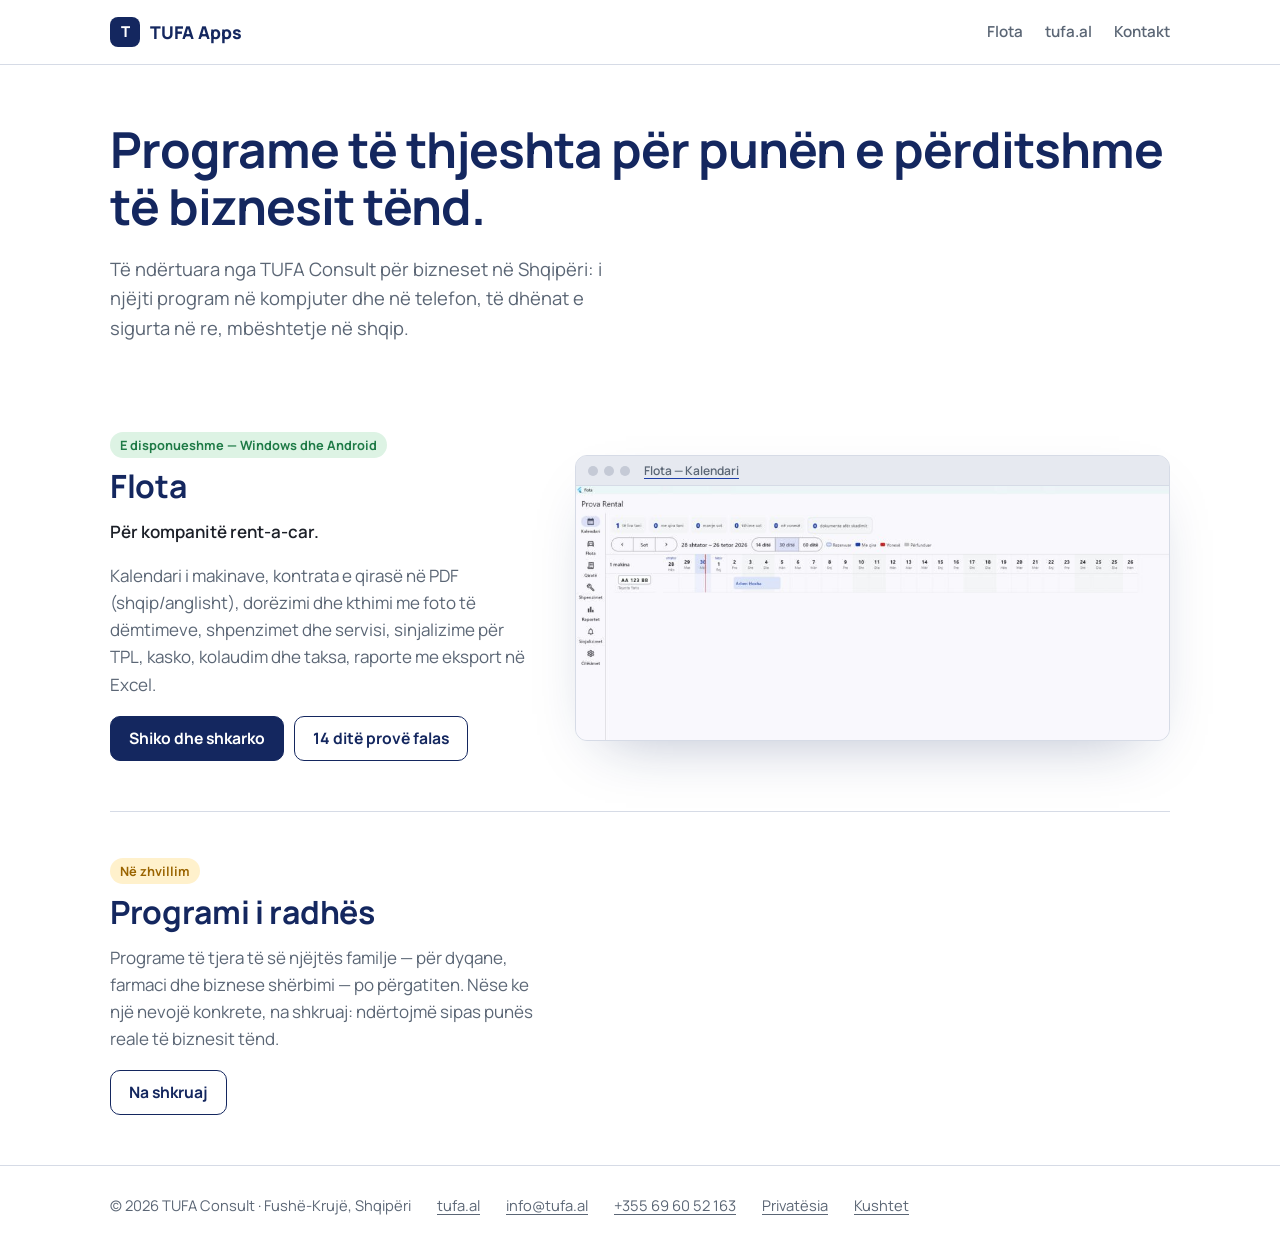
==== index.html @ 72347c34 "Faqja e aplikacioneve: katalogu, Flota, privatesia, kushtet, shkarkimet 1.0.0" ====
<!doctype html>
<html lang="sq">
<head>
  <meta charset="utf-8">
  <meta name="viewport" content="width=device-width, initial-scale=1">
  <title>TUFA Apps — programe për bizneset shqiptare</title>
  <meta name="description" content="Programe praktike për bizneset në Shqipëri nga TUFA Consult: për Windows, Android dhe iOS. Flota — menaxhimi i kompanive rent-a-car.">
  <link rel="preconnect" href="https://fonts.googleapis.com">
  <link rel="preconnect" href="https://fonts.gstatic.com" crossorigin>
  <link href="https://fonts.googleapis.com/css2?family=Manrope:wght@500;600;700;800&display=swap" rel="stylesheet">
  <link rel="stylesheet" href="assets/site.css">
  <link rel="icon" href="assets/favicon.svg" type="image/svg+xml">
</head>
<body>
  <header class="top">
    <div class="wrap">
      <a class="brand" href="./"><span class="mark">T</span> TUFA Apps</a>
      <nav>
        <a href="flota/">Flota</a>
        <a href="https://tufa.al">tufa.al</a>
        <a href="mailto:info@tufa.al">Kontakt</a>
      </nav>
    </div>
  </header>

  <section class="hero">
    <div class="wrap" style="grid-template-columns: 1fr; gap: 0;">
      <div>
        <h1>Programe të thjeshta për punën e përditshme të biznesit tënd.</h1>
        <p class="lead" style="max-width: 48ch;">Të ndërtuara nga TUFA Consult për bizneset në Shqipëri: i njëjti program në kompjuter dhe në telefon, të dhënat e sigurta në re, mbështetje në shqip.</p>
      </div>
    </div>
  </section>

  <main class="wrap">
    <article class="app" id="flota">
      <div>
        <span class="status">E disponueshme — Windows dhe Android</span>
        <h2>Flota</h2>
        <p class="for">Për kompanitë rent-a-car.</p>
        <p>Kalendari i makinave, kontrata e qirasë në PDF (shqip/anglisht), dorëzimi dhe kthimi me foto të dëmtimeve, shpenzimet dhe servisi, sinjalizime për TPL, kasko, kolaudim dhe taksa, raporte me eksport në Excel.</p>
        <div class="platforms">
          <a class="btn primary" href="flota/#shkarko">Shiko dhe shkarko</a>
          <a class="btn" href="flota/#si-fillon">14 ditë provë falas</a>
        </div>
      </div>
      <a href="flota/" class="window" aria-label="Pamje e Flotës: kalendari i makinave">
        <div class="bar"><i></i><i></i><i></i><span>Flota — Kalendari</span></div>
        <img src="assets/img/flota-kalendari.jpg" width="980" height="420" alt="Kalendari i flotës: një rresht për makinë, ditët në kolona, qiratë si shirita">
      </a>
    </article>

    <article class="app">
      <div>
        <span class="status soon">Në zhvillim</span>
        <h2>Programi i radhës</h2>
        <p>Programe të tjera të së njëjtës familje — për dyqane, farmaci dhe biznese shërbimi — po përgatiten. Nëse ke një nevojë konkrete, na shkruaj: ndërtojmë sipas punës reale të biznesit tënd.</p>
        <div class="platforms">
          <a class="btn" href="mailto:info@tufa.al?subject=Kërkesë për program">Na shkruaj</a>
        </div>
      </div>
      <div></div>
    </article>
  </main>

  <footer>
    <div class="wrap">
      <span>© <span id="viti"></span> TUFA Consult · Fushë-Krujë, Shqipëri</span>
      <a href="https://tufa.al">tufa.al</a>
      <a href="mailto:info@tufa.al">info@tufa.al</a>
      <a href="tel:+355696052163">+355 69 60 52 163</a>
      <a href="flota/privatesia.html">Privatësia</a>
      <a href="flota/kushtet.html">Kushtet</a>
    </div>
  </footer>
  <script>document.getElementById('viti').textContent = new Date().getFullYear();</script>
</body>
</html>
---- assets/site.css ----
/* TUFA Apps — stili i përbashkët i faqeve të aplikacioneve */
:root {
  --ink: #14275f;
  --blue: #1e3fa8;
  --blue-soft: #dce4fa;
  --stone: #eef1f6;
  --line: #d6dbe6;
  --paper: #ffffff;
  --text: #1b1f27;
  --muted: #5b6675;
  --green: #1e7a46;
  --green-soft: #ddf3e4;
  --amber: #9a6400;
  --amber-soft: #fff1cc;
  --radius: 10px;
  --max: 1100px;
}
* { box-sizing: border-box; }
html { scroll-behavior: smooth; }
@media (prefers-reduced-motion: reduce) { html { scroll-behavior: auto; } }
body {
  margin: 0;
  font-family: "Manrope", system-ui, -apple-system, "Segoe UI", Roboto, sans-serif;
  font-size: 17px;
  line-height: 1.6;
  color: var(--text);
  background: var(--paper);
  -webkit-font-smoothing: antialiased;
}
a { color: var(--blue); text-underline-offset: 3px; }
a:focus-visible, button:focus-visible { outline: 3px solid #ffb400; outline-offset: 2px; }
img { max-width: 100%; height: auto; display: block; }
h1, h2, h3 { font-weight: 700; line-height: 1.15; letter-spacing: -0.01em; margin: 0 0 0.4em; color: var(--ink); }
h1 { font-size: clamp(2rem, 4.5vw, 3.1rem); letter-spacing: -0.02em; }
h2 { font-size: clamp(1.5rem, 3vw, 2rem); }
h3 { font-size: 1.15rem; }
p { margin: 0 0 1em; }
.muted { color: var(--muted); }
.wrap { max-width: var(--max); margin: 0 auto; padding: 0 20px; }

/* koka */
.top { border-bottom: 1px solid var(--line); background: var(--paper); position: sticky; top: 0; z-index: 10; }
.top .wrap { display: flex; align-items: center; gap: 18px; height: 64px; }
.brand { display: flex; align-items: center; gap: 10px; text-decoration: none; color: var(--ink); font-weight: 800; font-size: 1.1rem; letter-spacing: -0.01em; }
.brand .mark { width: 30px; height: 30px; border-radius: 8px; background: var(--ink); color: #fff; display: grid; place-items: center; font-size: 15px; font-weight: 800; }
.top nav { margin-left: auto; display: flex; gap: 22px; }
.top nav a { text-decoration: none; color: var(--muted); font-weight: 600; font-size: 0.95rem; }
.top nav a:hover, .top nav a[aria-current] { color: var(--ink); }

/* hero */
.hero { padding: 56px 0 24px; }
.hero .wrap { display: grid; grid-template-columns: 5fr 7fr; gap: 48px; align-items: center; }
.hero p.lead { font-size: 1.15rem; color: var(--muted); max-width: 34ch; }
.hero .sub { font-weight: 700; color: var(--blue); margin-bottom: 10px; }
@media (max-width: 860px) { .hero .wrap { grid-template-columns: 1fr; gap: 28px; } .hero { padding-top: 32px; } }

/* dritarja e aplikacionit (korniza rreth pamjeve) */
.window { border: 1px solid var(--line); border-radius: 12px; overflow: hidden; background: var(--stone); box-shadow: 0 24px 60px -30px rgba(20, 39, 95, 0.35); }
.window .bar { height: 30px; display: flex; align-items: center; gap: 6px; padding: 0 12px; background: #e6e9f0; border-bottom: 1px solid var(--line); }
.window .bar i { width: 10px; height: 10px; border-radius: 50%; background: #c5cad6; }
.window .bar span { margin-left: 8px; font-size: 12px; color: var(--muted); font-weight: 600; }

/* butonat */
.btn { display: inline-flex; align-items: center; gap: 10px; padding: 12px 18px; border-radius: var(--radius); font-weight: 700; text-decoration: none; border: 1.5px solid var(--ink); color: var(--ink); background: var(--paper); font-size: 0.98rem; line-height: 1.2; }
.btn svg { width: 20px; height: 20px; flex: none; }
.btn.primary { background: var(--ink); color: #fff; }
.btn.primary:hover { background: var(--blue); border-color: var(--blue); }
.btn:hover { border-color: var(--blue); color: var(--blue); }
.btn.primary:hover { color: #fff; }
.btn small { display: block; font-weight: 500; font-size: 0.78rem; opacity: 0.75; }
.btn.soon { border-style: dashed; color: var(--muted); cursor: default; }
.btn.soon:hover { border-color: var(--line); color: var(--muted); }
.btn .t { display: flex; flex-direction: column; text-align: left; }

/* platformat */
.platforms { display: flex; flex-wrap: wrap; gap: 10px; margin: 18px 0 6px; }
.platforms .btn.me { box-shadow: 0 0 0 3px var(--blue-soft); }
.note { font-size: 0.9rem; color: var(--muted); }

/* seksionet */
section.block { padding: 48px 0; }
section.block + section.block { border-top: 1px solid var(--line); }
.block h2 { margin-bottom: 6px; }
.block .intro { color: var(--muted); max-width: 60ch; margin-bottom: 26px; }
.features { display: grid; grid-template-columns: repeat(3, 1fr); gap: 26px 36px; }
.features div { padding-top: 14px; border-top: 2px solid var(--ink); }
.features h3 { margin-bottom: 4px; }
.features p { margin: 0; color: var(--muted); font-size: 0.97rem; }
@media (max-width: 860px) { .features { grid-template-columns: 1fr 1fr; } }
@media (max-width: 560px) { .features { grid-template-columns: 1fr; } }

/* galeria */
.gallery { display: grid; grid-template-columns: 1fr 1fr; gap: 26px; }
.gallery figure { margin: 0; }
.gallery img { width: 100%; aspect-ratio: 4 / 3; object-fit: cover; object-position: top; border: 1px solid var(--line); border-radius: 10px; background: var(--stone); }
.gallery figcaption { font-size: 0.92rem; color: var(--muted); margin-top: 8px; }
@media (max-width: 700px) { .gallery { grid-template-columns: 1fr; } }

/* hapat */
.steps { display: grid; grid-template-columns: repeat(3, 1fr); gap: 26px; counter-reset: hapi; }
.steps div { position: relative; padding-left: 52px; }
.steps div::before { counter-increment: hapi; content: counter(hapi); position: absolute; left: 0; top: 0; width: 38px; height: 38px; border-radius: 50%; background: var(--blue-soft); color: var(--ink); font-weight: 800; display: grid; place-items: center; }
.steps p { margin: 0; color: var(--muted); font-size: 0.97rem; }
@media (max-width: 700px) { .steps { grid-template-columns: 1fr; } }

/* katalogu */
.app { display: grid; grid-template-columns: 5fr 7fr; gap: 40px; align-items: center; padding: 44px 0; }
.app + .app { border-top: 1px solid var(--line); }
.app .status { display: inline-block; padding: 3px 10px; border-radius: 999px; font-size: 0.8rem; font-weight: 700; background: var(--green-soft); color: var(--green); margin-bottom: 10px; }
.app .status.soon { background: var(--amber-soft); color: var(--amber); }
.app p { color: var(--muted); }
.app .for { font-weight: 600; color: var(--text); }
@media (max-width: 860px) { .app { grid-template-columns: 1fr; gap: 22px; } }

/* FAQ */
details { border-top: 1px solid var(--line); padding: 14px 0; }
details:last-of-type { border-bottom: 1px solid var(--line); }
summary { cursor: pointer; font-weight: 700; color: var(--ink); list-style: none; display: flex; justify-content: space-between; gap: 16px; }
summary::-webkit-details-marker { display: none; }
summary::after { content: "+"; color: var(--muted); font-weight: 500; }
details[open] summary::after { content: "–"; }
details p { margin: 10px 0 0; color: var(--muted); max-width: 70ch; }

/* çmimi / abonimi */
.price { display: grid; grid-template-columns: 1fr 1fr; gap: 26px; }
.price > div { border: 1px solid var(--line); border-radius: 12px; padding: 22px 24px; }
.price > div.hi { border-color: var(--ink); background: var(--stone); }
.price ul { margin: 10px 0 0; padding-left: 18px; color: var(--muted); }
@media (max-width: 700px) { .price { grid-template-columns: 1fr; } }

/* fund */
footer { border-top: 1px solid var(--line); padding: 28px 0 40px; color: var(--muted); font-size: 0.92rem; }
footer .wrap { display: flex; flex-wrap: wrap; gap: 10px 26px; align-items: center; }
footer a { color: var(--muted); }

/* dokumente (privatësia, kushtet) */
.doc { max-width: 76ch; padding: 40px 20px 60px; margin: 0 auto; }
.doc h2 { font-size: 1.3rem; margin-top: 1.8em; }
.doc li { margin-bottom: 0.3em; }
.doc .meta { color: var(--muted); font-size: 0.92rem; }
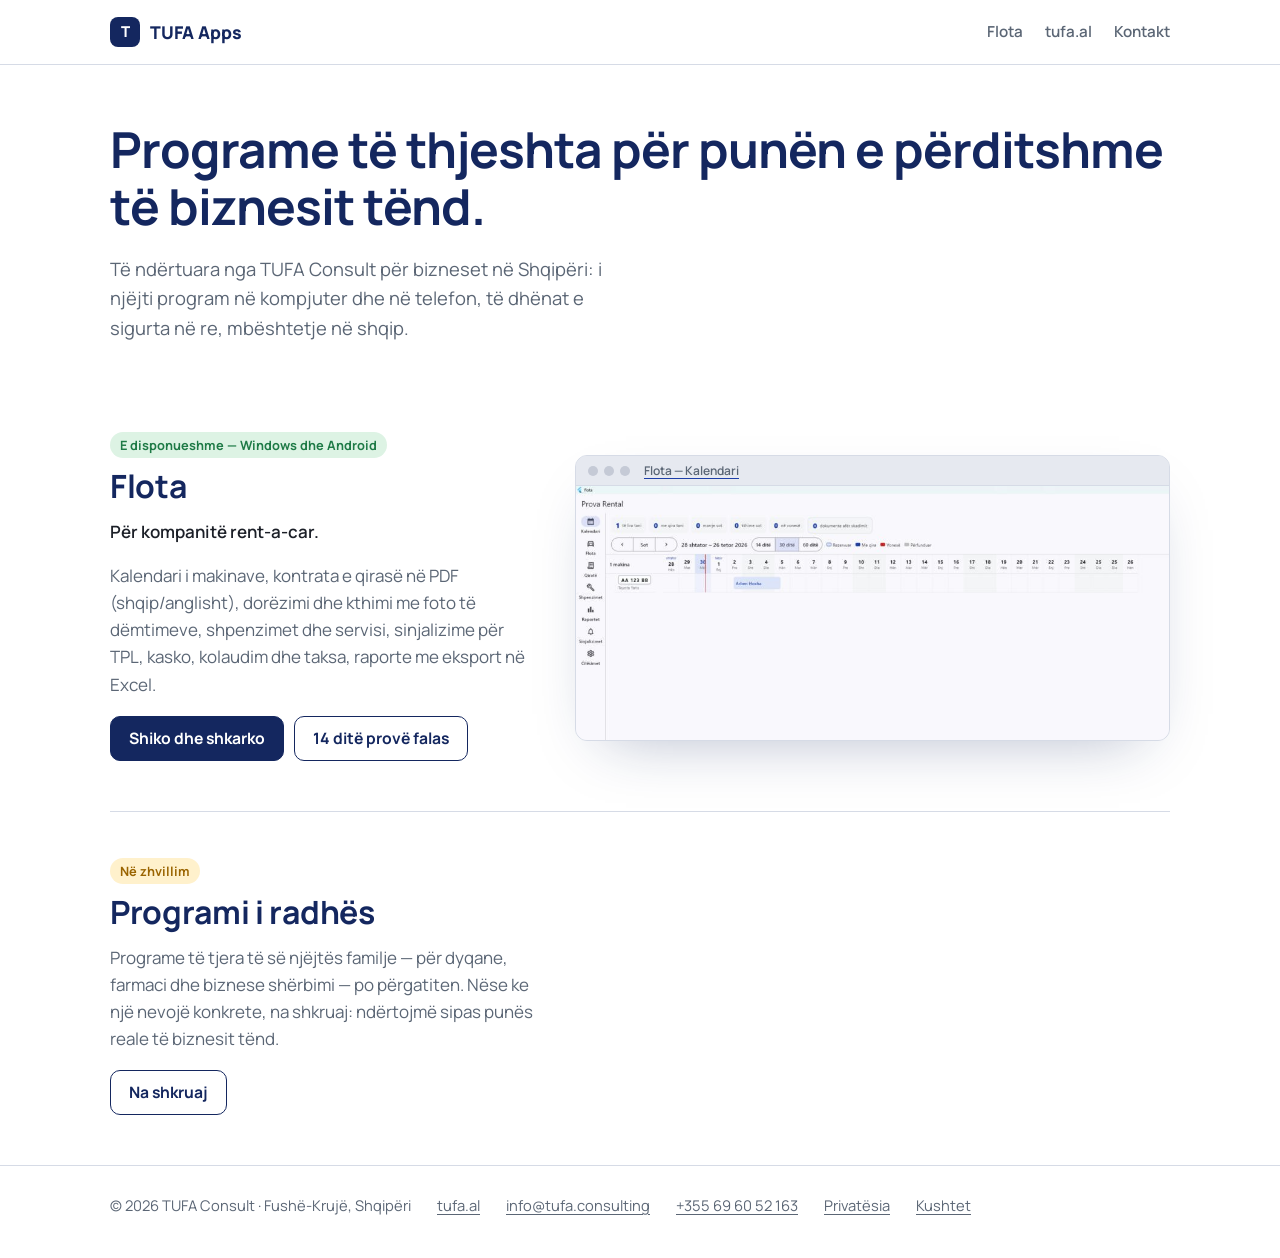
==== commit 63dea4be: "Emaili i kontaktit: info@tufa.consulting" ====
--- a/index.html
+++ b/index.html
@@ -18,7 +18,7 @@
       <nav>
         <a href="flota/">Flota</a>
         <a href="https://tufa.al">tufa.al</a>
-        <a href="mailto:info@tufa.al">Kontakt</a>
+        <a href="mailto:info@tufa.consulting">Kontakt</a>
       </nav>
     </div>
   </header>
@@ -56,7 +56,7 @@
         <h2>Programi i radhës</h2>
         <p>Programe të tjera të së njëjtës familje — për dyqane, farmaci dhe biznese shërbimi — po përgatiten. Nëse ke një nevojë konkrete, na shkruaj: ndërtojmë sipas punës reale të biznesit tënd.</p>
         <div class="platforms">
-          <a class="btn" href="mailto:info@tufa.al?subject=Kërkesë për program">Na shkruaj</a>
+          <a class="btn" href="mailto:info@tufa.consulting?subject=Kërkesë për program">Na shkruaj</a>
         </div>
       </div>
       <div></div>
@@ -67,7 +67,7 @@
     <div class="wrap">
       <span>© <span id="viti"></span> TUFA Consult · Fushë-Krujë, Shqipëri</span>
       <a href="https://tufa.al">tufa.al</a>
-      <a href="mailto:info@tufa.al">info@tufa.al</a>
+      <a href="mailto:info@tufa.consulting">info@tufa.consulting</a>
       <a href="tel:+355696052163">+355 69 60 52 163</a>
       <a href="flota/privatesia.html">Privatësia</a>
       <a href="flota/kushtet.html">Kushtet</a>
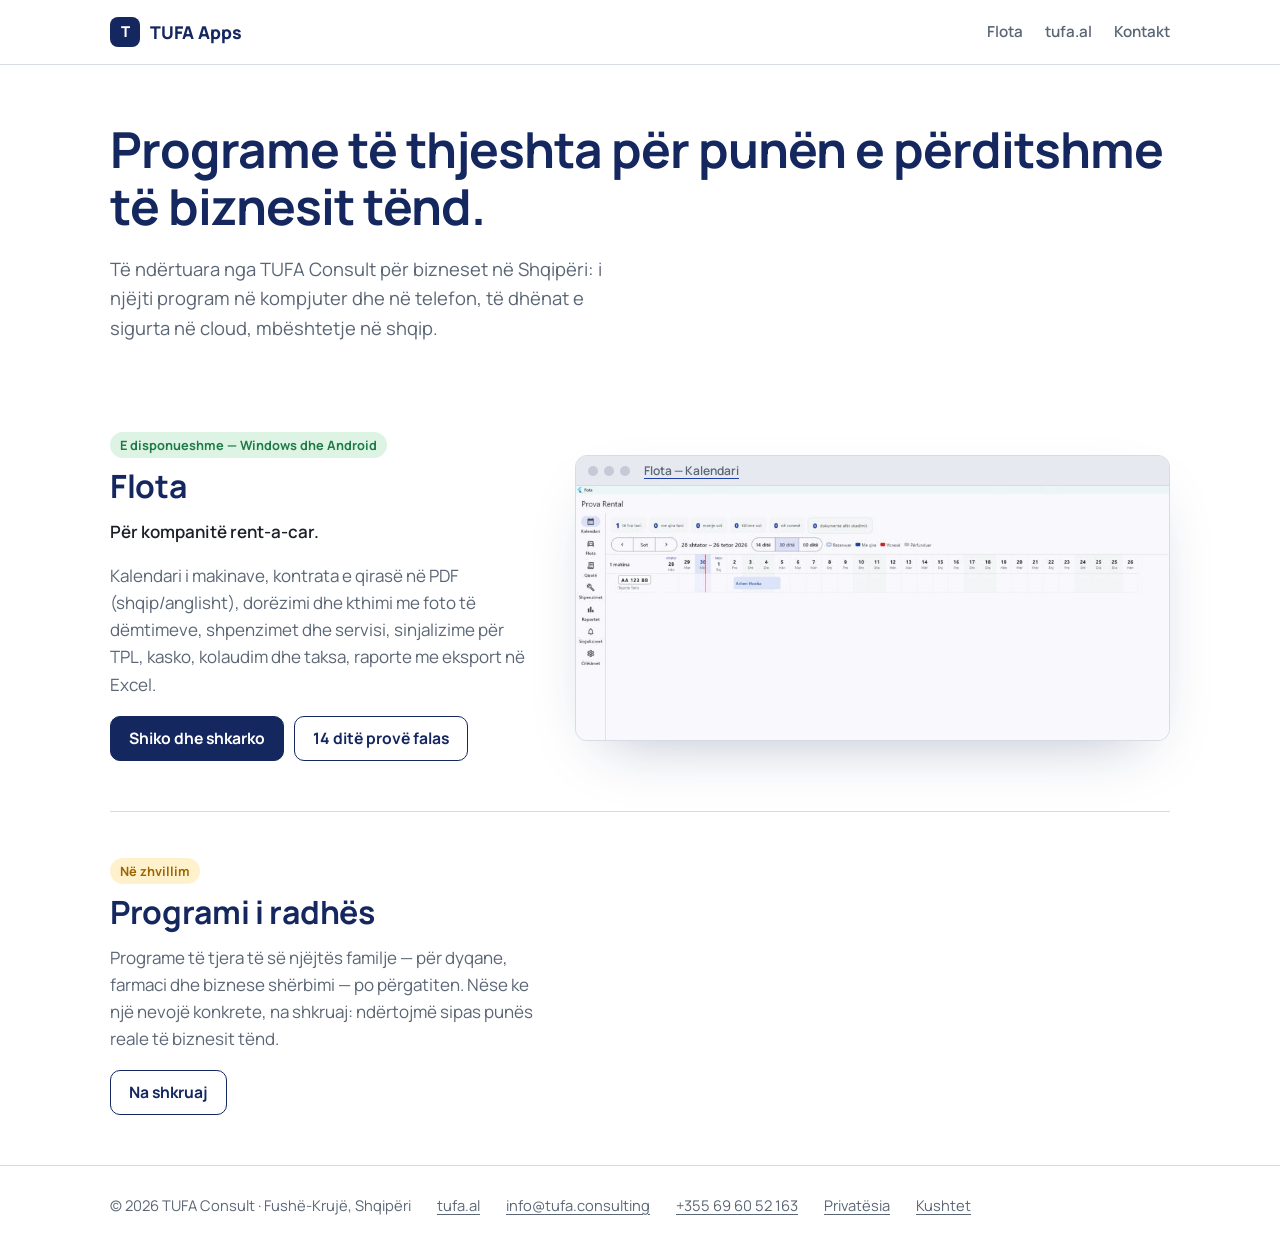
==== commit f3690076: "Update text from 'në re' to 'në cloud'" ====
--- a/index.html
+++ b/index.html
@@ -27,7 +27,7 @@
     <div class="wrap" style="grid-template-columns: 1fr; gap: 0;">
       <div>
         <h1>Programe të thjeshta për punën e përditshme të biznesit tënd.</h1>
-        <p class="lead" style="max-width: 48ch;">Të ndërtuara nga TUFA Consult për bizneset në Shqipëri: i njëjti program në kompjuter dhe në telefon, të dhënat e sigurta në re, mbështetje në shqip.</p>
+        <p class="lead" style="max-width: 48ch;">Të ndërtuara nga TUFA Consult për bizneset në Shqipëri: i njëjti program në kompjuter dhe në telefon, të dhënat e sigurta në cloud, mbështetje në shqip.</p>
       </div>
     </div>
   </section>
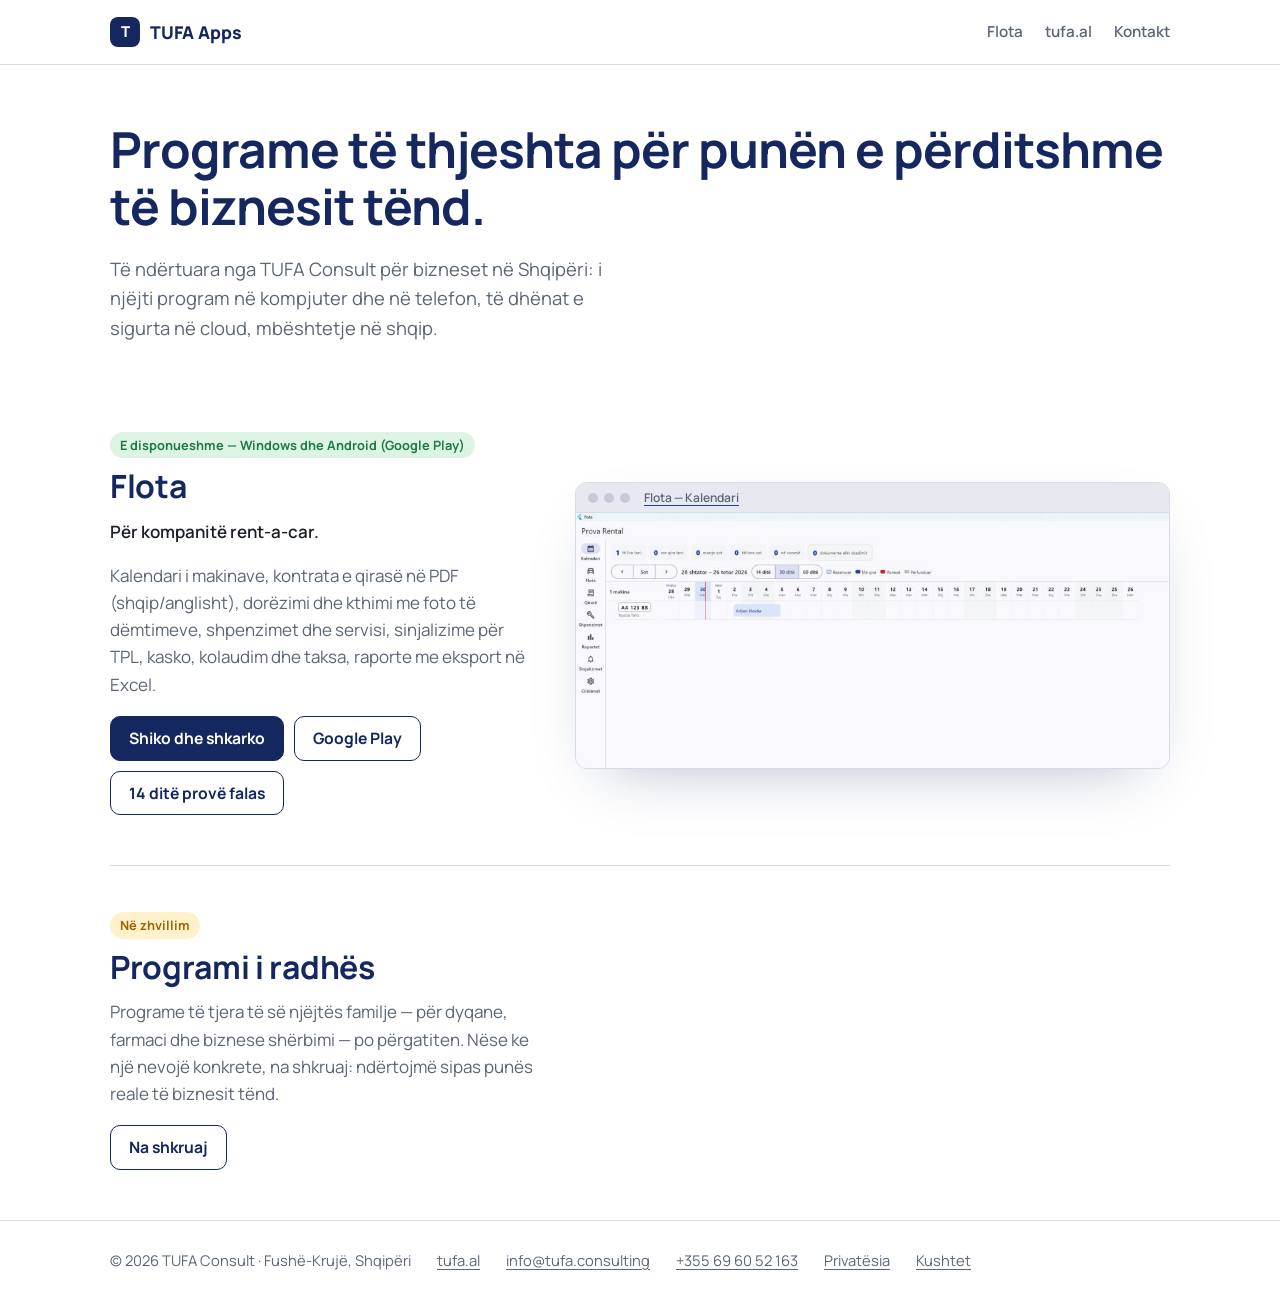
==== commit 2b451b3f: "Flota: lidhja me Google Play (aplikacioni u publikua zyrtarisht) Co-Authored-By: Claude Opus 5.5 <no" ====
--- a/index.html
+++ b/index.html
@@ -35,12 +35,13 @@
   <main class="wrap">
     <article class="app" id="flota">
       <div>
-        <span class="status">E disponueshme — Windows dhe Android</span>
+        <span class="status">E disponueshme — Windows dhe Android (Google Play)</span>
         <h2>Flota</h2>
         <p class="for">Për kompanitë rent-a-car.</p>
         <p>Kalendari i makinave, kontrata e qirasë në PDF (shqip/anglisht), dorëzimi dhe kthimi me foto të dëmtimeve, shpenzimet dhe servisi, sinjalizime për TPL, kasko, kolaudim dhe taksa, raporte me eksport në Excel.</p>
         <div class="platforms">
           <a class="btn primary" href="flota/#shkarko">Shiko dhe shkarko</a>
+          <a class="btn" href="https://play.google.com/store/apps/details?id=consulting.tufa.flota" target="_blank" rel="noopener">Google Play</a>
           <a class="btn" href="flota/#si-fillon">14 ditë provë falas</a>
         </div>
       </div>
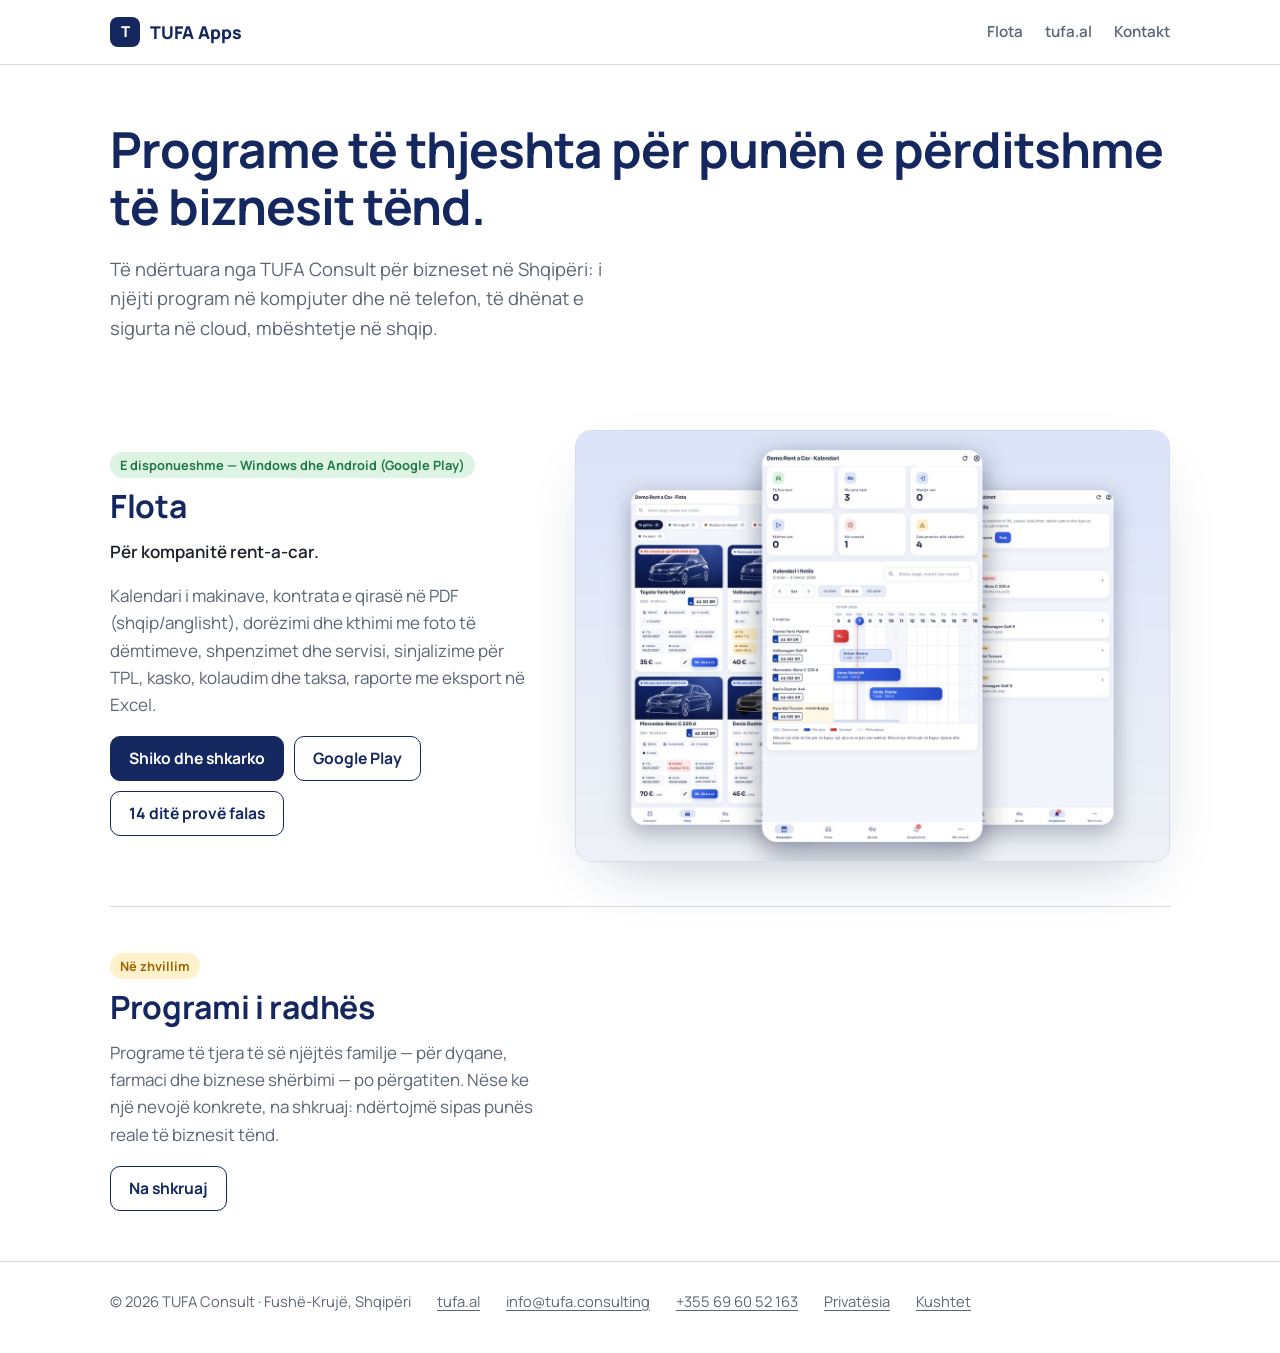
==== commit 09a8af58: "Flota: fotot e reja nga dizajni aktual — hero me telefonat, dorëzimi/kthimi me kilometrazhin dhe mat" ====
--- a/index.html
+++ b/index.html
@@ -45,9 +45,8 @@
           <a class="btn" href="flota/#si-fillon">14 ditë provë falas</a>
         </div>
       </div>
-      <a href="flota/" class="window" aria-label="Pamje e Flotës: kalendari i makinave">
-        <div class="bar"><i></i><i></i><i></i><span>Flota — Kalendari</span></div>
-        <img src="assets/img/flota-kalendari.jpg" width="980" height="420" alt="Kalendari i flotës: një rresht për makinë, ditët në kolona, qiratë si shirita">
+      <a href="flota/" class="hero-shot" aria-label="Pamje e Flotës në telefon">
+        <img src="assets/img/flota-hero.jpg" width="1240" height="900" alt="Flota në telefon: kalendari i makinave, flota dhe sinjalizimet">
       </a>
     </article>
 
--- a/assets/site.css
+++ b/assets/site.css
@@ -46,6 +46,7 @@
 .top nav { margin-left: auto; display: flex; gap: 22px; }
 .top nav a { text-decoration: none; color: var(--muted); font-weight: 600; font-size: 0.95rem; }
 .top nav a:hover, .top nav a[aria-current] { color: var(--ink); }
+@media (max-width: 480px) { .top nav { gap: 14px; } .top nav a { font-size: 0.88rem; } .top nav a[href="https://tufa.al"] { display: none; } }
 
 /* hero */
 .hero { padding: 56px 0 24px; }
@@ -59,6 +60,8 @@
 .window .bar { height: 30px; display: flex; align-items: center; gap: 6px; padding: 0 12px; background: #e6e9f0; border-bottom: 1px solid var(--line); }
 .window .bar i { width: 10px; height: 10px; border-radius: 50%; background: #c5cad6; }
 .window .bar span { margin-left: 8px; font-size: 12px; color: var(--muted); font-weight: 600; }
+.hero-shot { display: block; }
+.hero-shot img { display: block; width: 100%; height: auto; border-radius: 16px; border: 1px solid var(--line); box-shadow: 0 24px 60px -30px rgba(20, 39, 95, 0.35); }
 
 /* butonat */
 .btn { display: inline-flex; align-items: center; gap: 10px; padding: 12px 18px; border-radius: var(--radius); font-weight: 700; text-decoration: none; border: 1.5px solid var(--ink); color: var(--ink); background: var(--paper); font-size: 0.98rem; line-height: 1.2; }
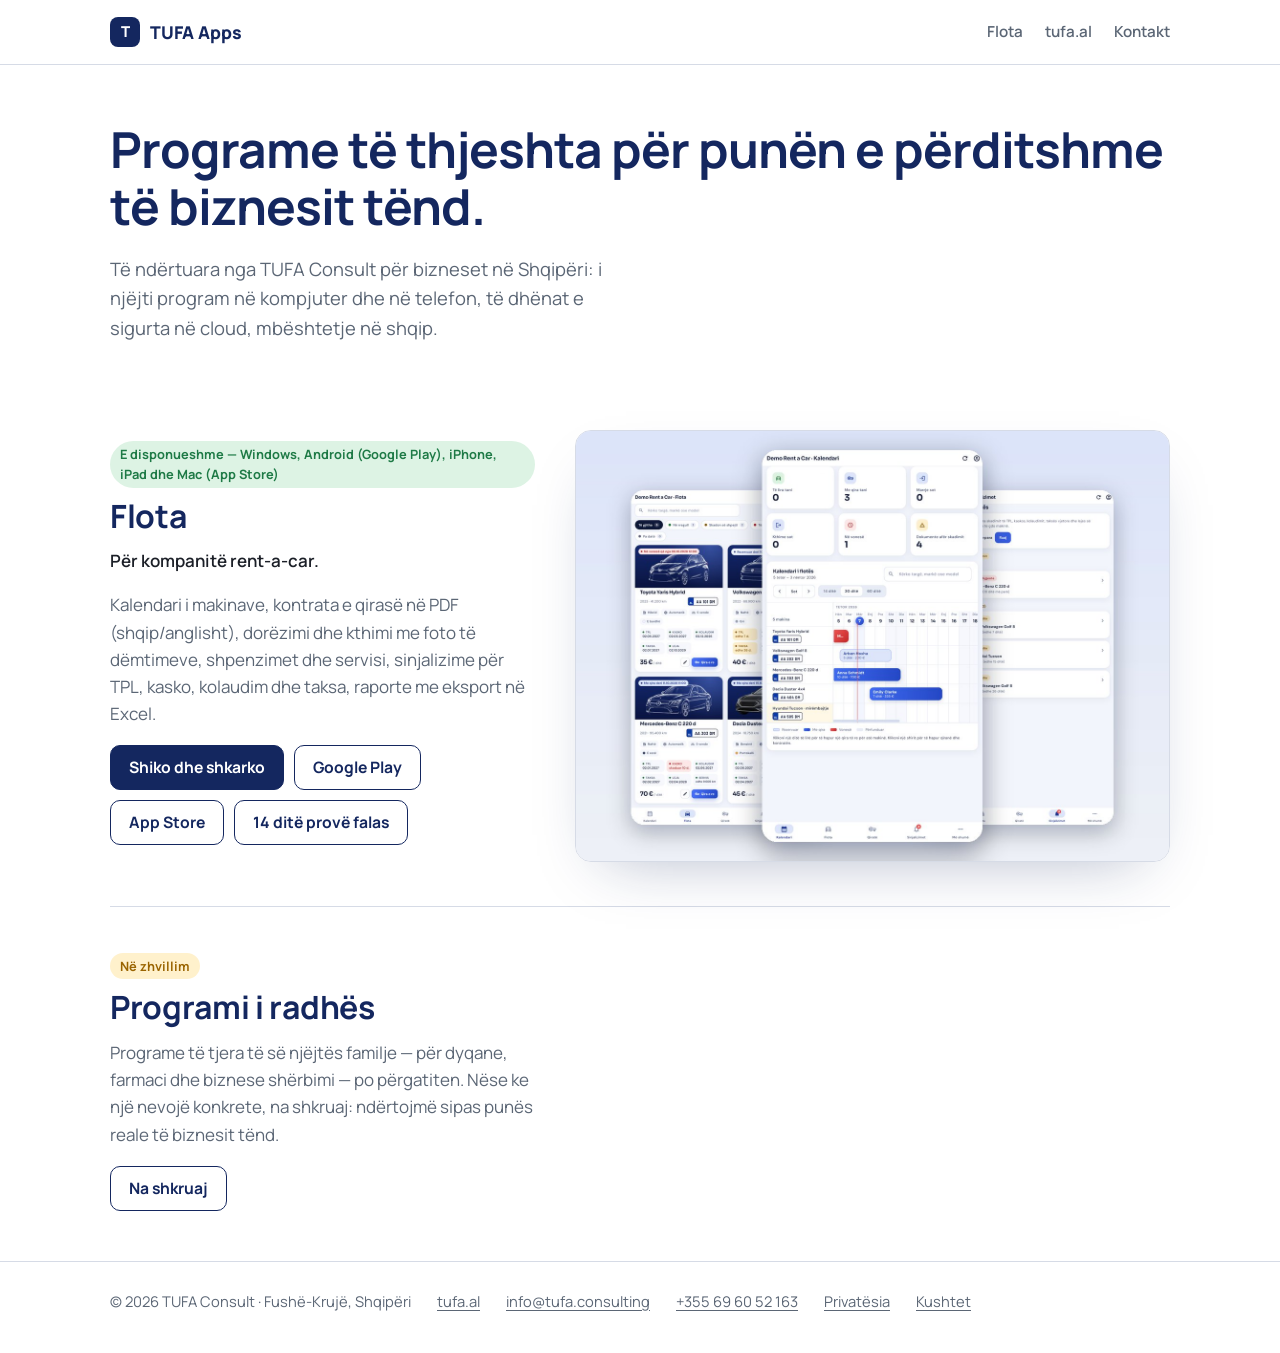
==== commit 7f2f4ca5: "Flota në App Store: butonat për iPhone/iPad dhe Mac në vend të «së shpejti» Co-Authored-By: Claude O" ====
--- a/index.html
+++ b/index.html
@@ -35,13 +35,14 @@
   <main class="wrap">
     <article class="app" id="flota">
       <div>
-        <span class="status">E disponueshme — Windows dhe Android (Google Play)</span>
+        <span class="status">E disponueshme — Windows, Android (Google Play), iPhone, iPad dhe Mac (App Store)</span>
         <h2>Flota</h2>
         <p class="for">Për kompanitë rent-a-car.</p>
         <p>Kalendari i makinave, kontrata e qirasë në PDF (shqip/anglisht), dorëzimi dhe kthimi me foto të dëmtimeve, shpenzimet dhe servisi, sinjalizime për TPL, kasko, kolaudim dhe taksa, raporte me eksport në Excel.</p>
         <div class="platforms">
           <a class="btn primary" href="flota/#shkarko">Shiko dhe shkarko</a>
           <a class="btn" href="https://play.google.com/store/apps/details?id=consulting.tufa.flota" target="_blank" rel="noopener">Google Play</a>
+          <a class="btn" href="https://apps.apple.com/app/id6818728912" target="_blank" rel="noopener">App Store</a>
           <a class="btn" href="flota/#si-fillon">14 ditë provë falas</a>
         </div>
       </div>
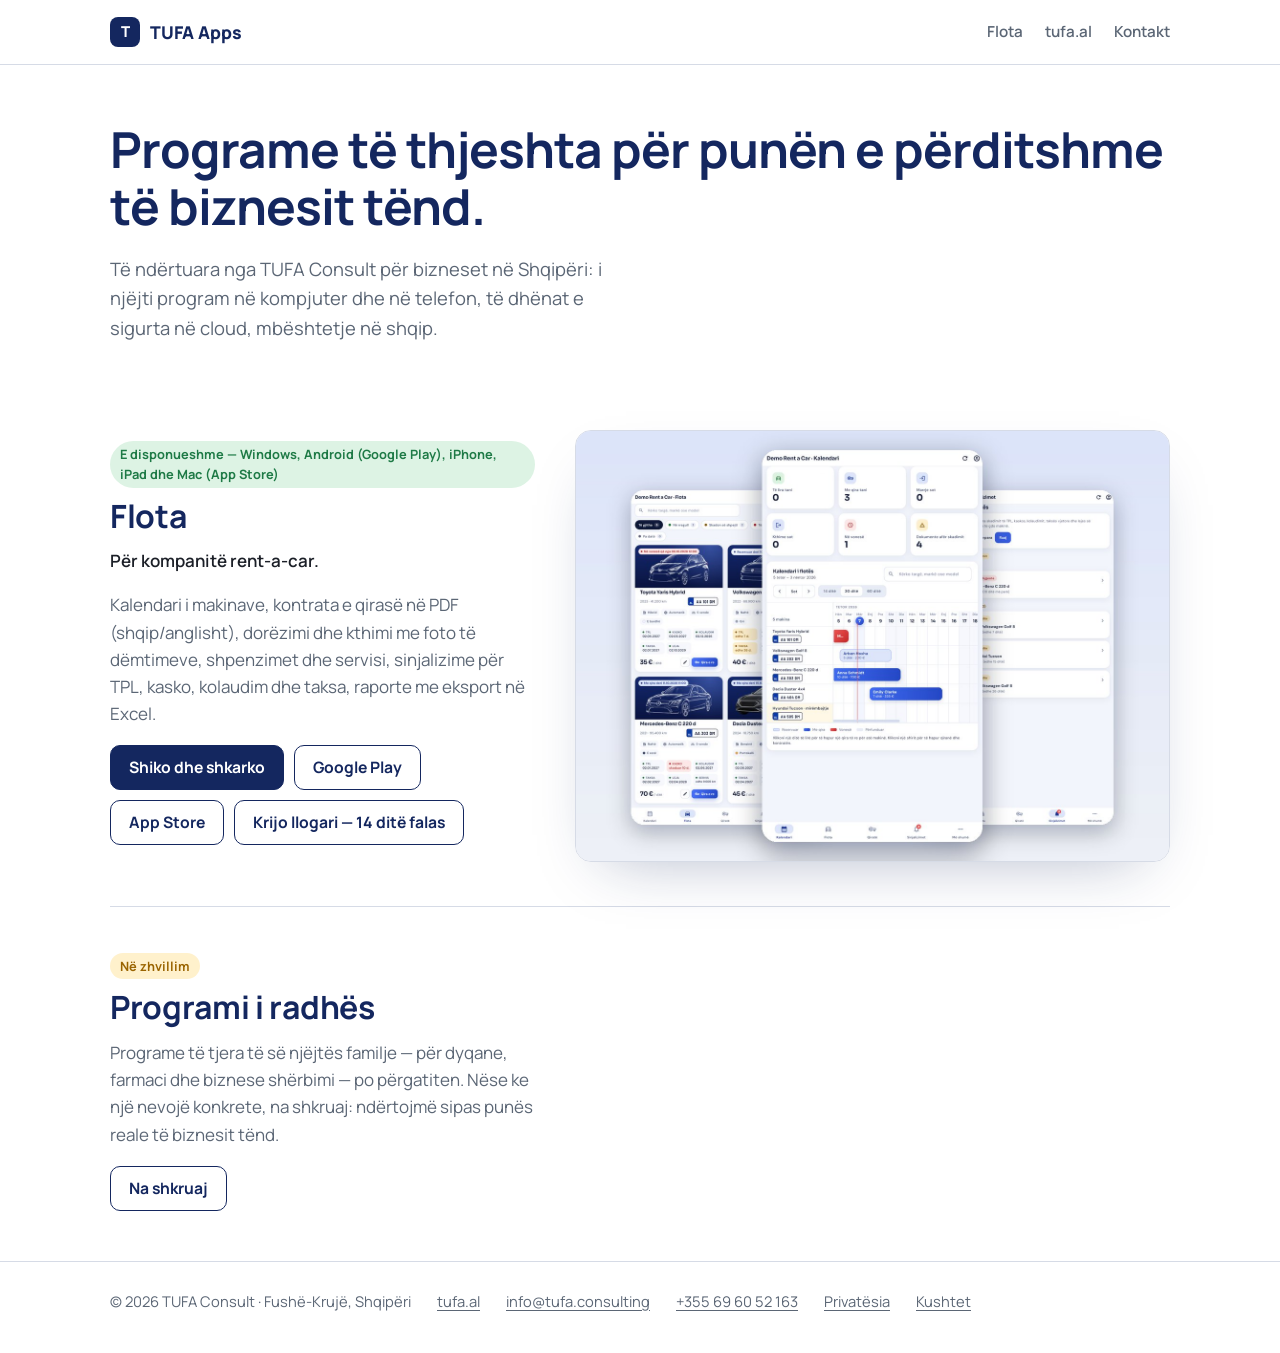
==== commit c29ac0db: "Flota: krijimi i llogarisë nga faqja (regjistrohu.html, 14 ditë provë) dhe lidhjet te faqja e Flotës" ====
--- a/index.html
+++ b/index.html
@@ -43,7 +43,7 @@
           <a class="btn primary" href="flota/#shkarko">Shiko dhe shkarko</a>
           <a class="btn" href="https://play.google.com/store/apps/details?id=consulting.tufa.flota" target="_blank" rel="noopener">Google Play</a>
           <a class="btn" href="https://apps.apple.com/app/id6818728912" target="_blank" rel="noopener">App Store</a>
-          <a class="btn" href="flota/#si-fillon">14 ditë provë falas</a>
+          <a class="btn" href="flota/regjistrohu.html">Krijo llogari — 14 ditë falas</a>
         </div>
       </div>
       <a href="flota/" class="hero-shot" aria-label="Pamje e Flotës në telefon">
--- a/assets/site.css
+++ b/assets/site.css
@@ -46,7 +46,8 @@
 .top nav { margin-left: auto; display: flex; gap: 22px; }
 .top nav a { text-decoration: none; color: var(--muted); font-weight: 600; font-size: 0.95rem; }
 .top nav a:hover, .top nav a[aria-current] { color: var(--ink); }
-@media (max-width: 480px) { .top nav { gap: 14px; } .top nav a { font-size: 0.88rem; } .top nav a[href="https://tufa.al"] { display: none; } }
+.top nav a.nav-cta { color: var(--blue); }
+@media (max-width: 480px) { .top nav { gap: 14px; } .top nav a { font-size: 0.88rem; } .top nav a[href="https://tufa.al"], .top nav a.nav-cta { display: none; } }
 
 /* hero */
 .hero { padding: 56px 0 24px; }
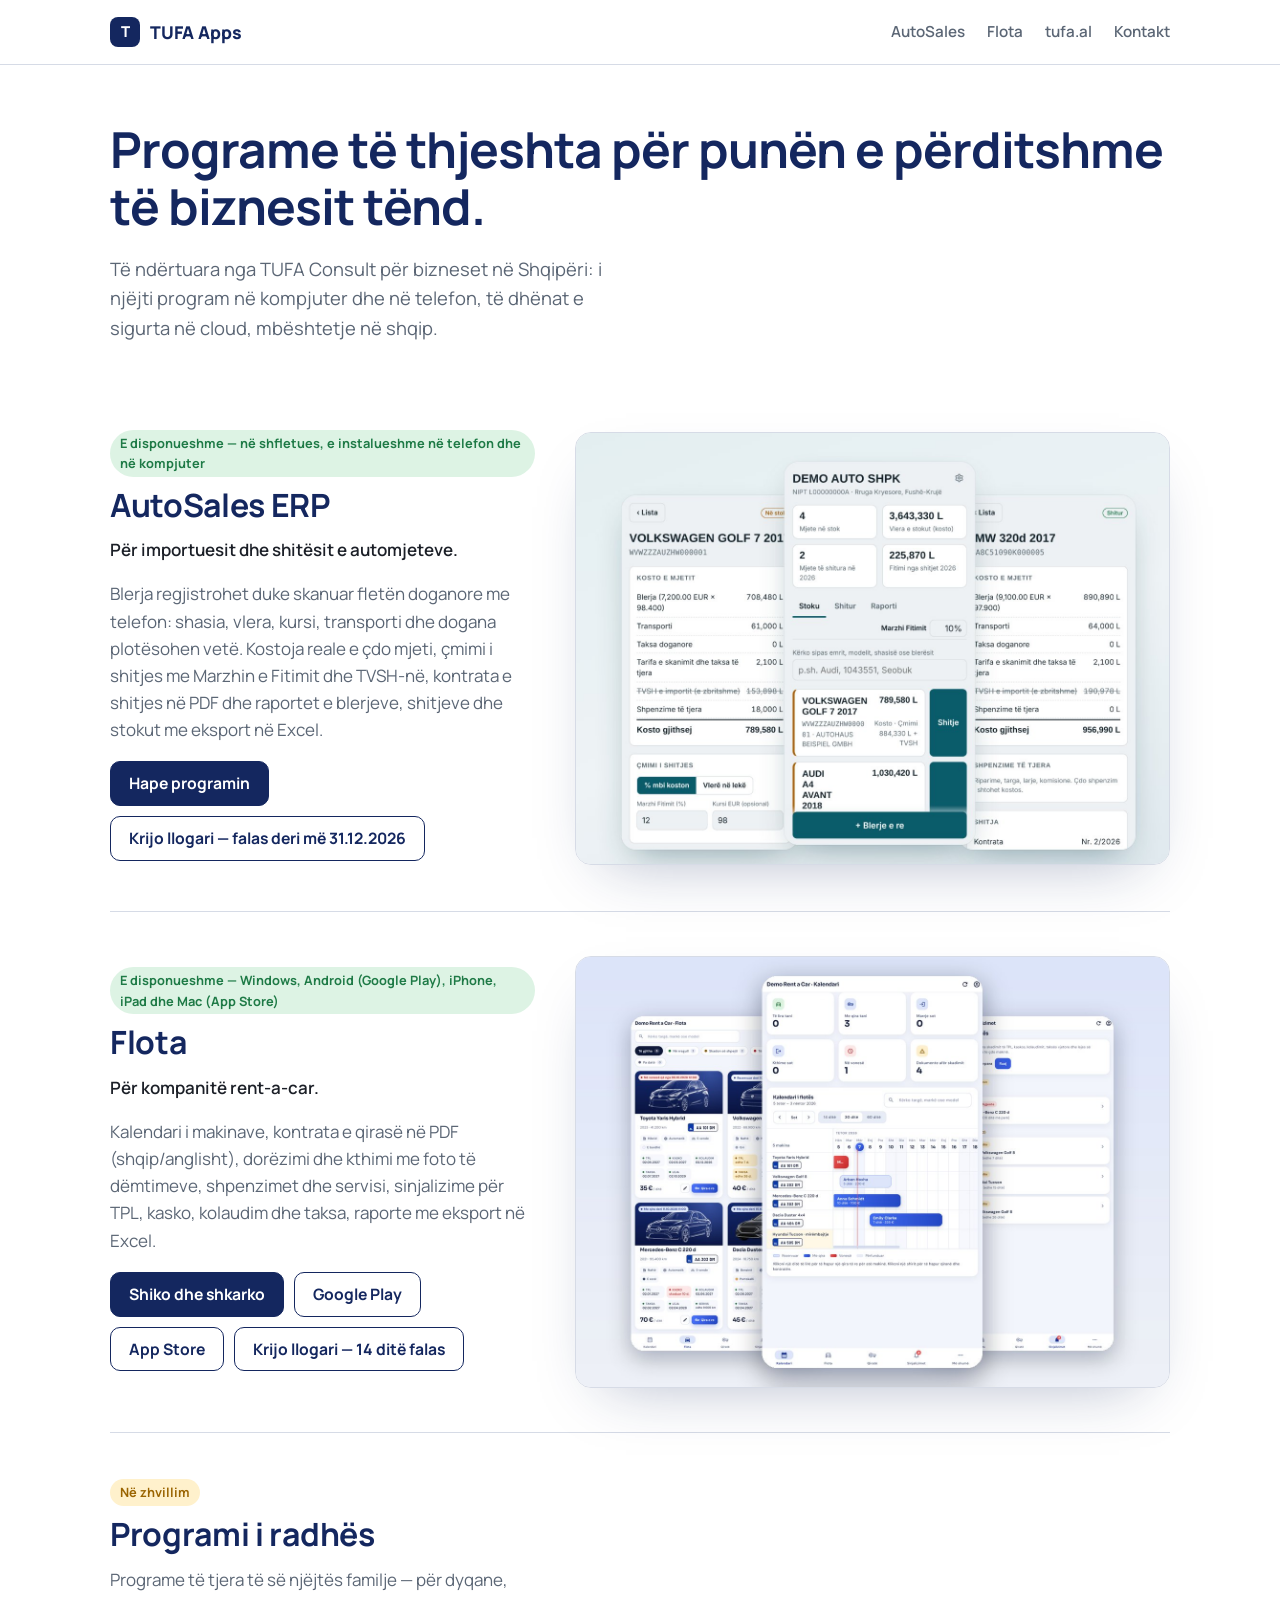
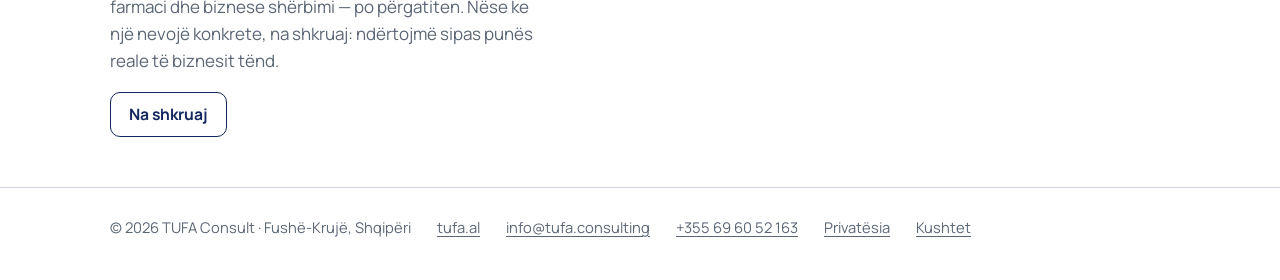
==== commit c3e01fcd: "Katalogu: shton AutoSales ERP mbi Flotën Co-Authored-By: Claude Fable 5.2 <noreply@anthropic.com> Cl" ====
--- a/index.html
+++ b/index.html
@@ -16,6 +16,7 @@
     <div class="wrap">
       <a class="brand" href="./"><span class="mark">T</span> TUFA Apps</a>
       <nav>
+        <a href="https://tufa.al/autosales/">AutoSales</a>
         <a href="flota/">Flota</a>
         <a href="https://tufa.al">tufa.al</a>
         <a href="mailto:info@tufa.consulting">Kontakt</a>
@@ -33,6 +34,22 @@
   </section>
 
   <main class="wrap">
+    <article class="app" id="autosales">
+      <div>
+        <span class="status">E disponueshme — në shfletues, e instalueshme në telefon dhe në kompjuter</span>
+        <h2>AutoSales ERP</h2>
+        <p class="for">Për importuesit dhe shitësit e automjeteve.</p>
+        <p>Blerja regjistrohet duke skanuar fletën doganore me telefon: shasia, vlera, kursi, transporti dhe dogana plotësohen vetë. Kostoja reale e çdo mjeti, çmimi i shitjes me Marzhin e Fitimit dhe TVSH-në, kontrata e shitjes në PDF dhe raportet e blerjeve, shitjeve dhe stokut me eksport në Excel.</p>
+        <div class="platforms">
+          <a class="btn primary" href="https://tufa.al/autosales/">Hape programin</a>
+          <a class="btn" href="https://tufa.al/autosales/?signup">Krijo llogari — falas deri më 31.12.2026</a>
+        </div>
+      </div>
+      <a href="https://tufa.al/autosales/" class="hero-shot" aria-label="Pamje e AutoSales ERP në telefon">
+        <img src="assets/img/autosales-hero.jpg" width="1240" height="900" alt="AutoSales ERP në telefon: stoku, kostoja e mjetit dhe shitja">
+      </a>
+    </article>
+
     <article class="app" id="flota">
       <div>
         <span class="status">E disponueshme — Windows, Android (Google Play), iPhone, iPad dhe Mac (App Store)</span>
